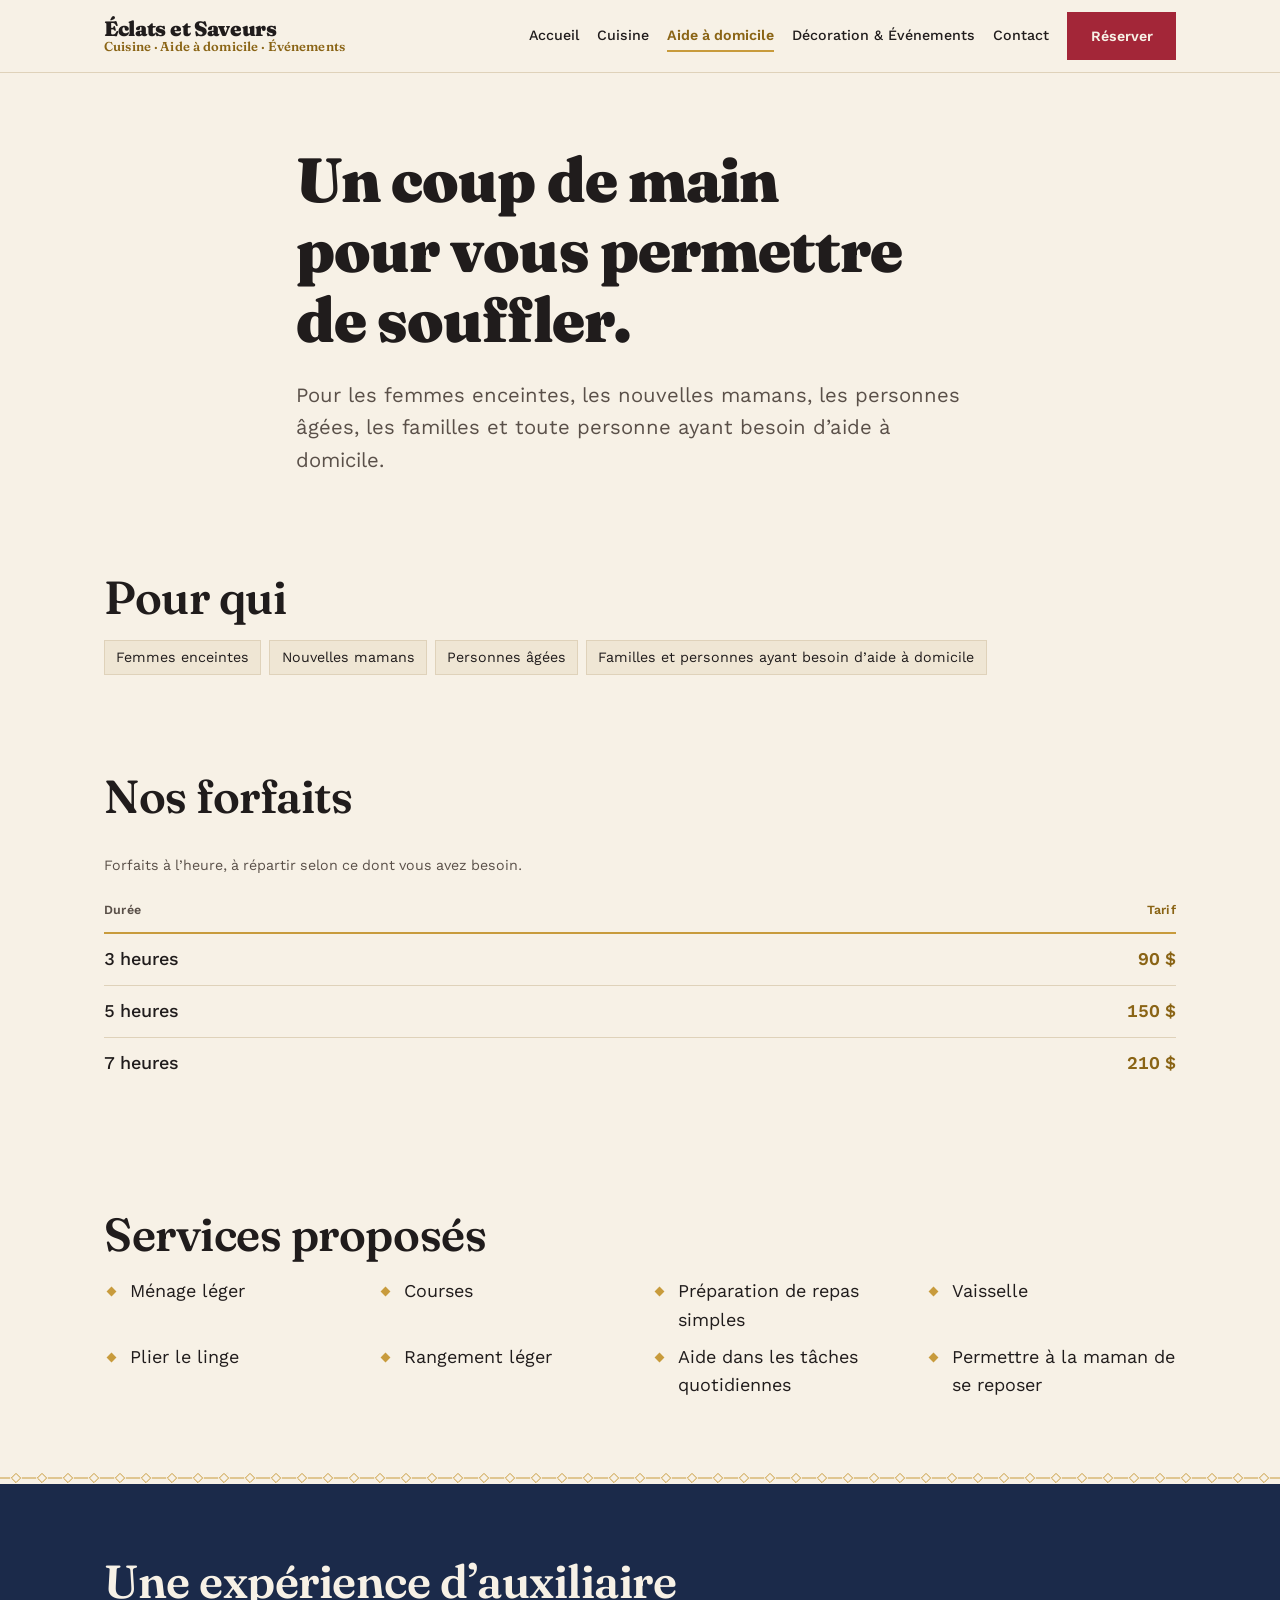
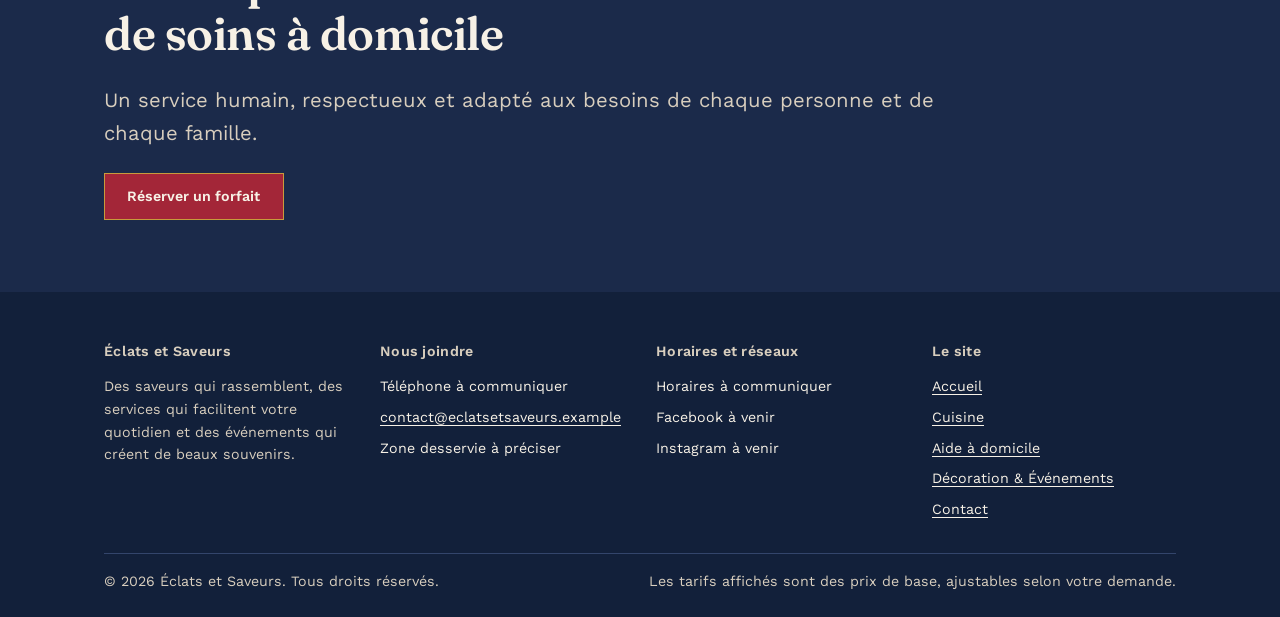
==== aide-a-domicile.html @ d6c845f9 "Ajouter le site vitrine Éclats et Saveurs et son déploiement GitHub Pages Site statique multi-pages " ====
<!doctype html>
<html lang="fr">
<head>
  <meta charset="utf-8">
  <meta name="viewport" content="width=device-width, initial-scale=1">
  <title>Aide à domicile pour familles, nouvelles mamans et personnes âgées — Éclats et Saveurs</title>
  <meta name="description" content="Forfaits d’aide à domicile de 3 h (90 $), 5 h (150 $) et 7 h (210 $) : ménage léger, courses, repas simples, vaisselle, linge. Une expérience d’auxiliaire de soins à domicile.">
  <link rel="icon" href="assets/favicon.svg" type="image/svg+xml">
  <link rel="preconnect" href="https://fonts.googleapis.com">
  <link rel="preconnect" href="https://fonts.gstatic.com" crossorigin>
  <link rel="stylesheet" href="https://fonts.googleapis.com/css2?family=Fraunces:ital,opsz,wght@0,9..144,400;0,9..144,600;0,9..144,900;1,9..144,400;1,9..144,600&family=Work+Sans:wght@400;500;600&display=swap">
  <link rel="stylesheet" href="assets/style.css">
</head>
<body>
  <a class="saut-contenu" href="#contenu">Aller au contenu</a>

  <!-- EN-TÊTE PARTAGÉ — identique sur les 5 pages. Toute modification de la
       navigation doit être reportée dans chacune d'elles. -->
  <header class="entete">
    <div class="enveloppe entete__barre">
      <!-- TODO: pour remplacer le logo texte par un fichier image, substituer le
           contenu de ce lien par <img src="assets/img/logo.svg" alt="Éclats et Saveurs"> -->
      <a class="logo" href="index.html">Éclats et Saveurs<span>Cuisine · Aide à domicile · Événements</span></a>

      <button class="bascule-menu" type="button" data-bascule-menu
              aria-expanded="false" aria-controls="navigation-principale"
              aria-label="Ouvrir le menu de navigation">
        <span class="bascule-menu__barres"><span></span></span>
      </button>

      <nav class="nav" id="navigation-principale" data-nav aria-label="Navigation principale">
        <ul class="nav__liste">
          <li><a class="nav__lien" href="index.html">Accueil</a></li>
          <li><a class="nav__lien" href="cuisine.html">Cuisine</a></li>
          <li><a class="nav__lien" href="aide-a-domicile.html" aria-current="page">Aide à domicile</a></li>
          <li><a class="nav__lien" href="decoration-evenements.html">Décoration & Événements</a></li>
          <li><a class="nav__lien" href="contact.html">Contact</a></li>
          <li><a class="bouton bouton--reserver" href="contact.html">Réserver</a></li>
        </ul>
      </nav>
    </div>
  </header>

  <main id="contenu">
    <section class="heros">
      <div class="enveloppe heros__contenu">
        <h1>Un coup de main pour vous permettre de souffler.</h1>
        <p class="heros__accroche">Pour les femmes enceintes, les nouvelles mamans, les personnes
          âgées, les familles et toute personne ayant besoin d’aide à domicile.</p>
      </div>
    </section>

    <section class="section--serre">
      <div class="enveloppe pile pile--4">
        <h2 class="titre-section">Pour qui</h2>
        <ul class="liste-etiquettes">
          <li>Femmes enceintes</li>
          <li>Nouvelles mamans</li>
          <li>Personnes âgées</li>
          <li>Familles et personnes ayant besoin d’aide à domicile</li>
        </ul>
      </div>
    </section>

    <section class="section--serre">
      <div class="enveloppe pile pile--6">
        <h2 class="titre-section">Nos forfaits</h2>

        <div class="tableau-enveloppe">
          <table class="tarifs">
            <caption>Forfaits à l’heure, à répartir selon ce dont vous avez besoin.</caption>
            <thead>
              <tr>
                <th scope="col">Durée</th>
                <th scope="col" class="prix">Tarif</th>
              </tr>
            </thead>
            <tbody>
              <tr><th scope="row">3 heures</th><td class="prix" data-etiquette="Tarif">90 $</td></tr>
              <tr><th scope="row">5 heures</th><td class="prix" data-etiquette="Tarif">150 $</td></tr>
              <tr><th scope="row">7 heures</th><td class="prix" data-etiquette="Tarif">210 $</td></tr>
            </tbody>
          </table>
        </div>
      </div>
    </section>

    <section class="section">
      <div class="enveloppe pile pile--4">
        <h2 class="titre-section">Services proposés</h2>
        <ul class="liste-puces liste-puces--colonnes">
          <li>Ménage léger</li>
          <li>Courses</li>
          <li>Préparation de repas simples</li>
          <li>Vaisselle</li>
          <li>Plier le linge</li>
          <li>Rangement léger</li>
          <li>Aide dans les tâches quotidiennes</li>
          <li>Permettre à la maman de se reposer</li>
        </ul>
      </div>
    </section>

    <div class="frise" aria-hidden="true"></div>

    <section class="section bande">
      <div class="enveloppe pile pile--5">
        <h2 class="titre-section">Une expérience d’auxiliaire de soins à domicile</h2>
        <p class="chapeau">Un service humain, respectueux et adapté aux besoins de chaque personne
           et de chaque famille.</p>
        <div class="groupe-boutons">
          <a class="bouton bouton--reserver" href="contact.html">Réserver un forfait</a>
        </div>
      </div>
    </section>
  </main>

  <!-- PIED DE PAGE PARTAGÉ — identique sur les 5 pages. -->
  <footer class="pied">
    <div class="enveloppe">
      <div class="pied__grille">
        <div>
          <p class="pied__titre">Éclats et Saveurs</p>
          <p>Des saveurs qui rassemblent, des services qui facilitent votre quotidien
             et des événements qui créent de beaux souvenirs.</p>
        </div>

        <div>
          <p class="pied__titre">Nous joindre</p>
          <ul>
            <!-- TODO: remplacer par le vrai numéro de téléphone (href tel: inclus) -->
            <li>Téléphone à communiquer</li>
            <!-- TODO: remplacer par la vraie adresse de réception des réservations -->
            <li><a href="mailto:contact@eclatsetsaveurs.example">contact@eclatsetsaveurs.example</a></li>
            <!-- TODO: préciser la ville / région desservie -->
            <li>Zone desservie à préciser</li>
          </ul>
        </div>

        <div>
          <p class="pied__titre">Horaires et réseaux</p>
          <ul>
            <!-- TODO: renseigner les horaires réels -->
            <li>Horaires à communiquer</li>
            <!-- TODO: remplacer par les liens Facebook / Instagram s'ils existent,
                 ou supprimer ces deux lignes -->
            <li>Facebook à venir</li>
            <li>Instagram à venir</li>
          </ul>
        </div>

        <div>
          <p class="pied__titre">Le site</p>
          <ul>
            <li><a href="index.html">Accueil</a></li>
            <li><a href="cuisine.html">Cuisine</a></li>
            <li><a href="aide-a-domicile.html">Aide à domicile</a></li>
            <li><a href="decoration-evenements.html">Décoration & Événements</a></li>
            <li><a href="contact.html">Contact</a></li>
          </ul>
        </div>
      </div>

      <div class="pied__bas">
        <p>© 2026 Éclats et Saveurs. Tous droits réservés.</p>
        <p>Les tarifs affichés sont des prix de base, ajustables selon votre demande.</p>
      </div>
    </div>
  </footer>

  <script src="assets/main.js"></script>
</body>
</html>
---- assets/style.css ----
/* ==========================================================================
   Éclats et Saveurs — feuille de styles partagée
   Palette, typographie et composants. Tous les tokens sont définis dans :root.
   ========================================================================== */

:root {
  /* --- Couleurs de marque ------------------------------------------------ */
  --indigo:        #1B2A4A;  /* indigo profond — bandes de marque */
  --indigo-nuit:   #12203A;  /* indigo nuit — pied de page */
  --ivoire:        #F7F1E6;  /* fond clair principal */
  --encre:         #201C1C;  /* texte principal */
  --or:            #C89B3C;  /* or épicé — filets, bordures, motifs */
  --hibiscus:      #A32638;  /* accent fort — CTA principal UNIQUEMENT */
  --feuille:       #4C6B4F;  /* accent discret — pôle Cuisine uniquement */

  /* --- Variantes de service ---------------------------------------------- */
  /* L'or à 2,28:1 sur l'ivoire est illisible en texte : cette version
     assombrie atteint 4,77:1 et sert aux prix et aux petits libellés. */
  --or-encre:      #8A6415;
  --hibiscus-fonce:#8A1F2E;  /* état survol du CTA */
  --feuille-fonce: #3C563F;

  /* --- Neutres, teintés vers l'ivoire plutôt que gris purs --------------- */
  --ivoire-creux:  #EFE6D4;  /* surfaces en léger retrait */
  --ivoire-filet:  #DFD2BA;  /* filets et séparateurs sur fond clair */
  --encre-douce:   #5A5049;  /* texte secondaire — 6,98:1 sur ivoire */
  --indigo-filet:  #33456B;  /* filets sur fond indigo */
  --ivoire-attenue:#D8CEBE;  /* texte secondaire sur fond indigo */

  /* --- Typographie ------------------------------------------------------- */
  --display: "Fraunces", "Iowan Old Style", "Palatino Linotype", Palatino, Georgia, serif;
  --texte:   "Work Sans", "Segoe UI", system-ui, -apple-system, Helvetica, Arial, sans-serif;

  /* Échelle basée sur 18px, ratio ~1,25, fluide entre 375px et 1280px */
  --t-xs:   0.78rem;
  --t-s:    0.89rem;
  --t-base: 1rem;
  --t-m:    clamp(1.13rem, 1.02rem + 0.4vw, 1.27rem);
  --t-l:    clamp(1.35rem, 1.18rem + 0.7vw, 1.6rem);
  --t-xl:   clamp(1.6rem, 1.3rem + 1.3vw, 2.1rem);
  --t-2xl:  clamp(1.95rem, 1.45rem + 2.1vw, 2.9rem);
  --t-3xl:  clamp(2.3rem, 1.5rem + 3.4vw, 3.9rem);

  /* --- Rythme vertical --------------------------------------------------- */
  --e-1: 0.25rem;
  --e-2: 0.5rem;
  --e-3: 0.75rem;
  --e-4: 1rem;
  --e-5: 1.5rem;
  --e-6: 2rem;
  --e-7: 3rem;
  --e-8: 4.5rem;
  --e-9: 6rem;

  --largeur:   1120px;
  --largeur-texte: 68ch;   /* < 80 caractères par ligne */
  --gouttiere: 1.5rem;

  color-scheme: light;
}

/* La frise de losanges, inspirée des textiles africains. Utilisée avec
   parcimonie : uniquement à l'entrée des bandes indigo. */
:root {
  --frise-or: url("data:image/svg+xml,%3Csvg xmlns='http://www.w3.org/2000/svg' width='26' height='12' viewBox='0 0 26 12'%3E%3Cpath d='M13 1.4 17.6 6 13 10.6 8.4 6Z' fill='none' stroke='%23C89B3C' stroke-width='1'/%3E%3Cpath d='M0 6h7.2M18.8 6H26' stroke='%23C89B3C' stroke-width='1'/%3E%3C/svg%3E");
}

/* ==========================================================================
   Remise à zéro
   ========================================================================== */

*, *::before, *::after { box-sizing: border-box; }

html { -webkit-text-size-adjust: 100%; }

body {
  margin: 0;
  background: var(--ivoire);
  color: var(--encre);
  font-family: var(--texte);
  font-size: 18px;
  font-weight: 400;
  line-height: 1.6;
  font-optical-sizing: auto;
  -webkit-font-smoothing: antialiased;
}

img, svg { max-width: 100%; height: auto; }

h1, h2, h3, h4 {
  margin: 0;
  font-family: var(--display);
  font-weight: 600;
  line-height: 1.12;
  text-wrap: balance;
  font-variation-settings: "SOFT" 20, "WONK" 1;
}

h1 { font-size: var(--t-3xl); font-weight: 900; letter-spacing: -0.015em; }
h2 { font-size: var(--t-2xl); letter-spacing: -0.01em; }
h3 { font-size: var(--t-l); }
h4 { font-size: var(--t-m); font-family: var(--texte); font-weight: 600; line-height: 1.35; }

p { margin: 0; max-width: var(--largeur-texte); }

a { color: inherit; }

ul, ol { margin: 0; padding: 0; }

button { font: inherit; color: inherit; }

/* Focus clavier visible partout, y compris sur fond indigo. */
:focus-visible {
  outline: 3px solid var(--or);
  outline-offset: 3px;
  border-radius: 1px;
}

.saut-contenu {
  position: absolute;
  left: var(--e-4);
  top: 0;
  z-index: 60;
  padding: var(--e-2) var(--e-4);
  background: var(--hibiscus);
  color: var(--ivoire);
  font-size: var(--t-s);
  font-weight: 600;
  text-decoration: none;
  transform: translateY(-120%);
}
.saut-contenu:focus-visible { transform: translateY(0); }

/* ==========================================================================
   Structure
   ========================================================================== */

.enveloppe {
  width: 100%;
  max-width: var(--largeur);
  margin-inline: auto;
  padding-inline: var(--gouttiere);
}

.section { padding-block: var(--e-8); }
.section--serre { padding-block: var(--e-7); }

.pile { display: flex; flex-direction: column; }
.pile--2 { gap: var(--e-2); }
.pile--3 { gap: var(--e-3); }
.pile--4 { gap: var(--e-4); }
.pile--5 { gap: var(--e-5); }
.pile--6 { gap: var(--e-6); }
.pile--7 { gap: var(--e-7); }

.titre-section { max-width: 24ch; }

.chapeau {
  max-width: var(--largeur-texte);
  font-size: var(--t-m);
  color: var(--encre-douce);
}

/* ==========================================================================
   En-tête et navigation
   ========================================================================== */

.entete {
  position: sticky;
  top: 0;
  z-index: 50;
  background: var(--ivoire);
  border-bottom: 1px solid var(--ivoire-filet);
}

.entete__barre {
  display: flex;
  align-items: center;
  gap: var(--e-4);
  min-height: 4.5rem;
  padding-block: var(--e-3);
}

/* Logo texte. Remplaçable par une image : voir README, section « Logo ». */
.logo {
  flex: 0 0 auto;
  font-family: var(--display);
  font-size: 1.3rem;
  font-weight: 900;
  line-height: 1.05;
  letter-spacing: -0.015em;
  text-decoration: none;
  font-variation-settings: "SOFT" 20, "WONK" 1;
}
.logo span { display: block; color: var(--or-encre); font-size: 0.62em; font-weight: 600; letter-spacing: 0.01em; }

.nav { margin-left: auto; }

.nav__liste {
  display: flex;
  align-items: center;
  gap: 1.125rem;
  list-style: none;
}

.nav__lien {
  display: inline-block;
  padding-block: var(--e-1);
  border-bottom: 2px solid transparent;
  font-size: var(--t-s);
  font-weight: 500;
  text-decoration: none;
}
.nav__lien:hover { border-bottom-color: var(--or); }

/* Page courante : signalée par la couleur ET le filet, pas par la couleur seule. */
.nav__lien[aria-current="page"] {
  border-bottom-color: var(--or);
  color: var(--or-encre);
  font-weight: 600;
}

.bascule-menu {
  display: none;
  margin-left: auto;
  padding: var(--e-2);
  background: none;
  border: 1px solid var(--ivoire-filet);
  cursor: pointer;
}
.bascule-menu__barres { display: block; width: 22px; height: 14px; position: relative; }
.bascule-menu__barres::before,
.bascule-menu__barres::after,
.bascule-menu__barres span {
  content: "";
  position: absolute;
  left: 0;
  width: 100%;
  height: 2px;
  background: var(--encre);
}
.bascule-menu__barres::before { top: 0; }
.bascule-menu__barres span { top: 6px; }
.bascule-menu__barres::after { bottom: 0; }

/* ==========================================================================
   Boutons
   ========================================================================== */

.bouton {
  display: inline-block;
  padding: 0.7rem 1.4rem;
  border: 1.5px solid transparent;
  font-family: var(--texte);
  font-size: var(--t-s);
  font-weight: 600;
  text-align: center;
  text-decoration: none;
  cursor: pointer;
  transition: background-color 140ms ease, color 140ms ease, border-color 140ms ease;
}

/* Rouge hibiscus : réservé au CTA principal « Réserver ». */
.bouton--reserver {
  background: var(--hibiscus);
  color: var(--ivoire);
}
.bouton--reserver:hover { background: var(--hibiscus-fonce); }

/* Sur fond indigo, hibiscus/indigo ne fait que 1,96:1 : le filet or (5,56:1)
   rend le bord du bouton perceptible. */
.bande .bouton--reserver { border-color: var(--or); }

.bouton--contour {
  background: transparent;
  border-color: var(--encre);
  color: var(--encre);
}
.bouton--contour:hover { background: var(--encre); color: var(--ivoire); }

.bande .bouton--contour { border-color: var(--ivoire-attenue); color: var(--ivoire); }
.bande .bouton--contour:hover { background: var(--ivoire); color: var(--indigo); }

.groupe-boutons { display: flex; flex-wrap: wrap; gap: var(--e-3); }

/* ==========================================================================
   Frise et bandes indigo
   ========================================================================== */

.frise {
  height: 12px;
  background-image: var(--frise-or);
  background-repeat: repeat-x;
  background-position: center;
}

.bande {
  background: var(--indigo);
  color: var(--ivoire);
}
.bande p { color: var(--ivoire-attenue); }
.bande a:not(.bouton) { color: var(--ivoire); text-decoration-color: var(--or); }

/* ==========================================================================
   Héros
   ========================================================================== */

.heros { padding-block: var(--e-8) var(--e-7); }

.heros__contenu { display: flex; flex-direction: column; gap: var(--e-5); max-width: 46rem; }

.heros__accroche { font-size: var(--t-m); color: var(--encre-douce); }

/* Unique moment de motion de la page : une apparition au chargement, depuis un
   état déjà visible, jamais déclenchée au scroll. */
@media (prefers-reduced-motion: no-preference) {
  .heros__contenu > * { animation: monter 450ms cubic-bezier(0.22, 0.61, 0.36, 1) backwards; }
  .heros__contenu > :nth-child(1) { animation-delay: 40ms; }
  .heros__contenu > :nth-child(2) { animation-delay: 110ms; }
  .heros__contenu > :nth-child(3) { animation-delay: 180ms; }
  .heros__contenu > :nth-child(4) { animation-delay: 250ms; }
}
@keyframes monter {
  from { opacity: 0.001; transform: translateY(0.55rem); }
  to   { opacity: 1; transform: none; }
}

/* ==========================================================================
   Blocs d'offre — filet vertical coloré plutôt que carte à ombre grise
   ========================================================================== */

.grille-poles {
  display: grid;
  grid-template-columns: repeat(auto-fit, minmax(17rem, 1fr));
  gap: var(--e-6) var(--e-7);
  align-items: stretch;
}

.pole {
  display: flex;
  flex-direction: column;
  gap: var(--e-3);
  padding-left: var(--e-5);
  border-left: 3px solid var(--ivoire-filet);
}
.pole--cuisine    { border-left-color: var(--feuille); }
.pole--aide       { border-left-color: var(--indigo); }
.pole--decoration { border-left-color: var(--or); }

.pole__titre { font-family: var(--display); font-size: var(--t-l); font-weight: 600; }
.pole__depart {
  margin-top: auto;
  font-size: var(--t-s);
  font-weight: 600;
  font-variant-numeric: tabular-nums;
  color: var(--or-encre);
}
.pole__lien {
  align-self: start;
  font-size: var(--t-s);
  font-weight: 600;
  text-decoration-thickness: 1.5px;
  text-underline-offset: 4px;
}

/* Bloc de service (pages intérieures) */
.offre {
  display: flex;
  flex-direction: column;
  gap: var(--e-4);
  padding-left: var(--e-5);
  border-left: 3px solid var(--or);
}
.offre--feuille { border-left-color: var(--feuille); }
.offre--indigo  { border-left-color: var(--indigo); }

.tarif {
  font-family: var(--display);
  font-size: var(--t-l);
  font-weight: 600;
  font-variant-numeric: tabular-nums;
  color: var(--or-encre);
}
.tarif small { font-family: var(--texte); font-size: var(--t-s); font-weight: 500; color: var(--encre-douce); }

/* ==========================================================================
   Listes
   ========================================================================== */

.liste-puces { list-style: none; display: flex; flex-direction: column; gap: var(--e-2); }
.liste-puces li { position: relative; padding-left: 1.6rem; }
.liste-puces li::before {
  content: "";
  position: absolute;
  left: 0.25rem;
  top: 0.62em;
  width: 7px;
  height: 7px;
  background: var(--or);
  transform: rotate(45deg);
}
.bande .liste-puces li::before { background: var(--or); }

.liste-puces--colonnes {
  display: grid;
  grid-template-columns: repeat(auto-fit, minmax(14rem, 1fr));
  gap: var(--e-2) var(--e-5);
}

.liste-etiquettes { list-style: none; display: flex; flex-wrap: wrap; gap: var(--e-2); }
.liste-etiquettes li {
  padding: 0.3rem 0.7rem;
  border: 1px solid var(--ivoire-filet);
  background: var(--ivoire-creux);
  font-size: var(--t-s);
}

/* ==========================================================================
   Tableaux de tarifs — lisibilité avant décoration
   ========================================================================== */

.tableau-enveloppe { overflow-x: auto; }

.tarifs {
  width: 100%;
  min-width: 0;
  border-collapse: collapse;
  font-variant-numeric: tabular-nums;
  text-align: left;
}

.tarifs caption {
  margin-bottom: var(--e-3);
  font-size: var(--t-s);
  color: var(--encre-douce);
  text-align: left;
}

.tarifs th, .tarifs td {
  padding: 0.7rem 1rem 0.7rem 0;
  border-bottom: 1px solid var(--ivoire-filet);
  vertical-align: baseline;
}

.tarifs thead th {
  border-bottom: 2px solid var(--or);
  font-family: var(--texte);
  font-size: var(--t-xs);
  font-weight: 600;
  letter-spacing: 0.02em;
  color: var(--encre-douce);
  white-space: nowrap;
}

.tarifs tbody th { font-weight: 500; }

.tarifs .prix {
  width: 1%;
  padding-right: 0;
  font-weight: 600;
  white-space: nowrap;
  text-align: right;
  color: var(--or-encre);
}

.tarifs tbody tr:last-child th,
.tarifs tbody tr:last-child td { border-bottom: 0; }

/* ==========================================================================
   Forfaits décoration — comparables côte à côte
   ========================================================================== */

.grille-forfaits {
  display: grid;
  grid-template-columns: repeat(auto-fit, minmax(16rem, 1fr));
  gap: var(--e-5);
  align-items: stretch;
}

.forfait {
  display: flex;
  flex-direction: column;
  gap: var(--e-4);
  padding: var(--e-5);
  background: var(--ivoire-creux);
  border-top: 3px solid var(--or);
}

.forfait__nom { font-family: var(--display); font-size: var(--t-l); font-weight: 600; }
.forfait__prix {
  font-size: var(--t-m);
  font-weight: 600;
  font-variant-numeric: tabular-nums;
  color: var(--or-encre);
}
.forfait .liste-puces { margin-top: auto; }

/* ==========================================================================
   Encart d'information mise en évidence (acompte de 30 %)
   ========================================================================== */

.encart {
  display: flex;
  flex-direction: column;
  gap: var(--e-3);
  padding: var(--e-5);
  background: var(--ivoire-creux);
  border: 2px solid var(--hibiscus);
}
.encart__titre {
  font-family: var(--texte);
  font-size: var(--t-s);
  font-weight: 600;
  letter-spacing: 0.02em;
  color: var(--hibiscus);
}
.encart strong { font-weight: 600; }

/* ==========================================================================
   Citation de marque
   ========================================================================== */

.marque { display: flex; flex-direction: column; gap: var(--e-6); }

.marque__titre { font-size: var(--t-2xl); }

.marque__trio {
  display: grid;
  grid-template-columns: repeat(auto-fit, minmax(15rem, 1fr));
  gap: var(--e-5) var(--e-6);
  list-style: none;
  border-top: 1px solid var(--indigo-filet);
  padding-top: var(--e-5);
}
.marque__mot {
  display: block;
  margin-bottom: var(--e-2);
  font-family: var(--display);
  font-size: var(--t-m);
  font-weight: 600;
  color: var(--or);
}

/* ==========================================================================
   Formulaire
   ========================================================================== */

.contact-grille {
  display: grid;
  grid-template-columns: minmax(0, 1.35fr) minmax(0, 1fr);
  gap: var(--e-7) var(--e-8);
  align-items: start;
}

.formulaire { display: flex; flex-direction: column; gap: var(--e-5); }

.champ { display: flex; flex-direction: column; gap: var(--e-2); }

.champ label { font-size: var(--t-s); font-weight: 600; }
.champ__aide { font-size: var(--t-xs); color: var(--encre-douce); }

.champ input,
.champ select,
.champ textarea {
  width: 100%;
  padding: 0.65rem 0.8rem;
  background: #FFFDF8;
  border: 1.5px solid var(--ivoire-filet);
  color: var(--encre);
  font: inherit;
  font-size: var(--t-base);
}
.champ textarea { min-height: 8rem; resize: vertical; }
.champ input:hover, .champ select:hover, .champ textarea:hover { border-color: var(--encre-douce); }
.champ input:focus-visible, .champ select:focus-visible, .champ textarea:focus-visible { border-color: var(--indigo); }

.champ--invalide input,
.champ--invalide select,
.champ--invalide textarea { border-color: var(--hibiscus); }

.champ__erreur { font-size: var(--t-xs); font-weight: 600; color: var(--hibiscus); }

.requis { color: var(--hibiscus); }

.paire-champs { display: grid; grid-template-columns: repeat(auto-fit, minmax(13rem, 1fr)); gap: var(--e-5); }

.formulaire__message {
  padding: var(--e-4);
  border-left: 3px solid var(--feuille);
  background: var(--ivoire-creux);
  font-size: var(--t-s);
}
.formulaire__message--erreur { border-left-color: var(--hibiscus); }

.coordonnees {
  display: flex;
  flex-direction: column;
  gap: var(--e-5);
  padding: var(--e-5);
  background: var(--ivoire-creux);
  border-top: 3px solid var(--indigo);
}

.coordonnees dl { margin: 0; display: flex; flex-direction: column; gap: var(--e-4); }
.coordonnees dt {
  font-size: var(--t-xs);
  font-weight: 600;
  letter-spacing: 0.02em;
  color: var(--encre-douce);
}
.coordonnees dd { margin: var(--e-1) 0 0; font-weight: 500; }
.coordonnees a { text-decoration-thickness: 1.5px; text-underline-offset: 3px; }

/* ==========================================================================
   Pied de page
   ========================================================================== */

.pied {
  background: var(--indigo-nuit);
  color: var(--ivoire);
  padding-block: var(--e-7) var(--e-5);
}

.pied__grille {
  display: grid;
  grid-template-columns: repeat(auto-fit, minmax(13rem, 1fr));
  gap: var(--e-6);
}

.pied__titre {
  margin-bottom: var(--e-3);
  font-family: var(--texte);
  font-size: var(--t-xs);
  font-weight: 600;
  letter-spacing: 0.02em;
  color: var(--or);
}

.pied ul { list-style: none; display: flex; flex-direction: column; gap: var(--e-2); }
.pied a { color: var(--ivoire); text-decoration-thickness: 1px; text-underline-offset: 3px; }
.pied p { color: var(--ivoire-attenue); font-size: var(--t-s); }
.pied li { font-size: var(--t-s); }

.pied__bas {
  margin-top: var(--e-6);
  padding-top: var(--e-4);
  border-top: 1px solid var(--indigo-filet);
  display: flex;
  flex-wrap: wrap;
  gap: var(--e-2) var(--e-5);
  justify-content: space-between;
  font-size: var(--t-xs);
  color: var(--ivoire-attenue);
}

/* ==========================================================================
   Adaptations mobiles
   ========================================================================== */

@media (max-width: 860px) {
  .contact-grille { grid-template-columns: 1fr; }
}

/* La navigation bureau complète (marque + 5 rubriques + CTA) réclame ~1029px.
   Le hamburger couvre donc toute la plage en dessous : à 768px, une nav en
   ligne déborderait de l'écran. */
@media (max-width: 1023px) {
  .bascule-menu { display: block; }

  .nav {
    position: absolute;
    left: 0;
    right: 0;
    top: 100%;
    margin-left: 0;
    background: var(--ivoire);
    border-bottom: 1px solid var(--ivoire-filet);
    box-shadow: 0 14px 28px -20px rgba(18, 32, 58, 0.55);
  }
  .nav[hidden] { display: none; }

  .nav__liste {
    flex-direction: column;
    align-items: stretch;
    gap: 0;
    padding: var(--e-2) var(--gouttiere) var(--e-5);
  }
  .nav__liste > li { border-bottom: 1px solid var(--ivoire-filet); }
  .nav__liste > li:last-child { border-bottom: 0; padding-top: var(--e-4); }

  .nav__lien { display: block; padding-block: var(--e-3); border-bottom: 0; }
  .nav__lien[aria-current="page"] { border-bottom: 0; }
  .nav .bouton--reserver { display: block; }
}

@media (max-width: 767px) {
  :root { --gouttiere: 1rem; }

  .section { padding-block: var(--e-7); }
  .heros { padding-block: var(--e-7) var(--e-6); }
}

@media (max-width: 420px) {
  .logo { font-size: 1.1rem; }
  .logo span { font-size: 0.56em; }
  .entete__barre { gap: var(--e-3); }
}

/* Sous 560px les tableaux de tarifs passent en liste empilée : chaque cellule
   reprend l'intitulé de sa colonne via data-etiquette. */
@media (max-width: 559px) {
  .tarifs thead { position: absolute; width: 1px; height: 1px; overflow: hidden; clip-path: inset(50%); white-space: nowrap; }

  .tarifs tbody tr {
    display: block;
    padding-block: var(--e-3);
    border-bottom: 1px solid var(--ivoire-filet);
  }
  .tarifs tbody tr:last-child { border-bottom: 0; }

  .tarifs tbody th,
  .tarifs tbody td {
    display: flex;
    justify-content: space-between;
    gap: var(--e-4);
    padding: 0.15rem 0;
    border-bottom: 0;
    text-align: left;
  }

  .tarifs tbody th { font-family: var(--display); font-size: var(--t-m); font-weight: 600; }

  .tarifs tbody td::before {
    content: attr(data-etiquette);
    flex: 0 0 auto;
    font-size: var(--t-xs);
    font-weight: 600;
    letter-spacing: 0.02em;
    color: var(--encre-douce);
  }

  .tarifs .prix { width: auto; text-align: left; }
}
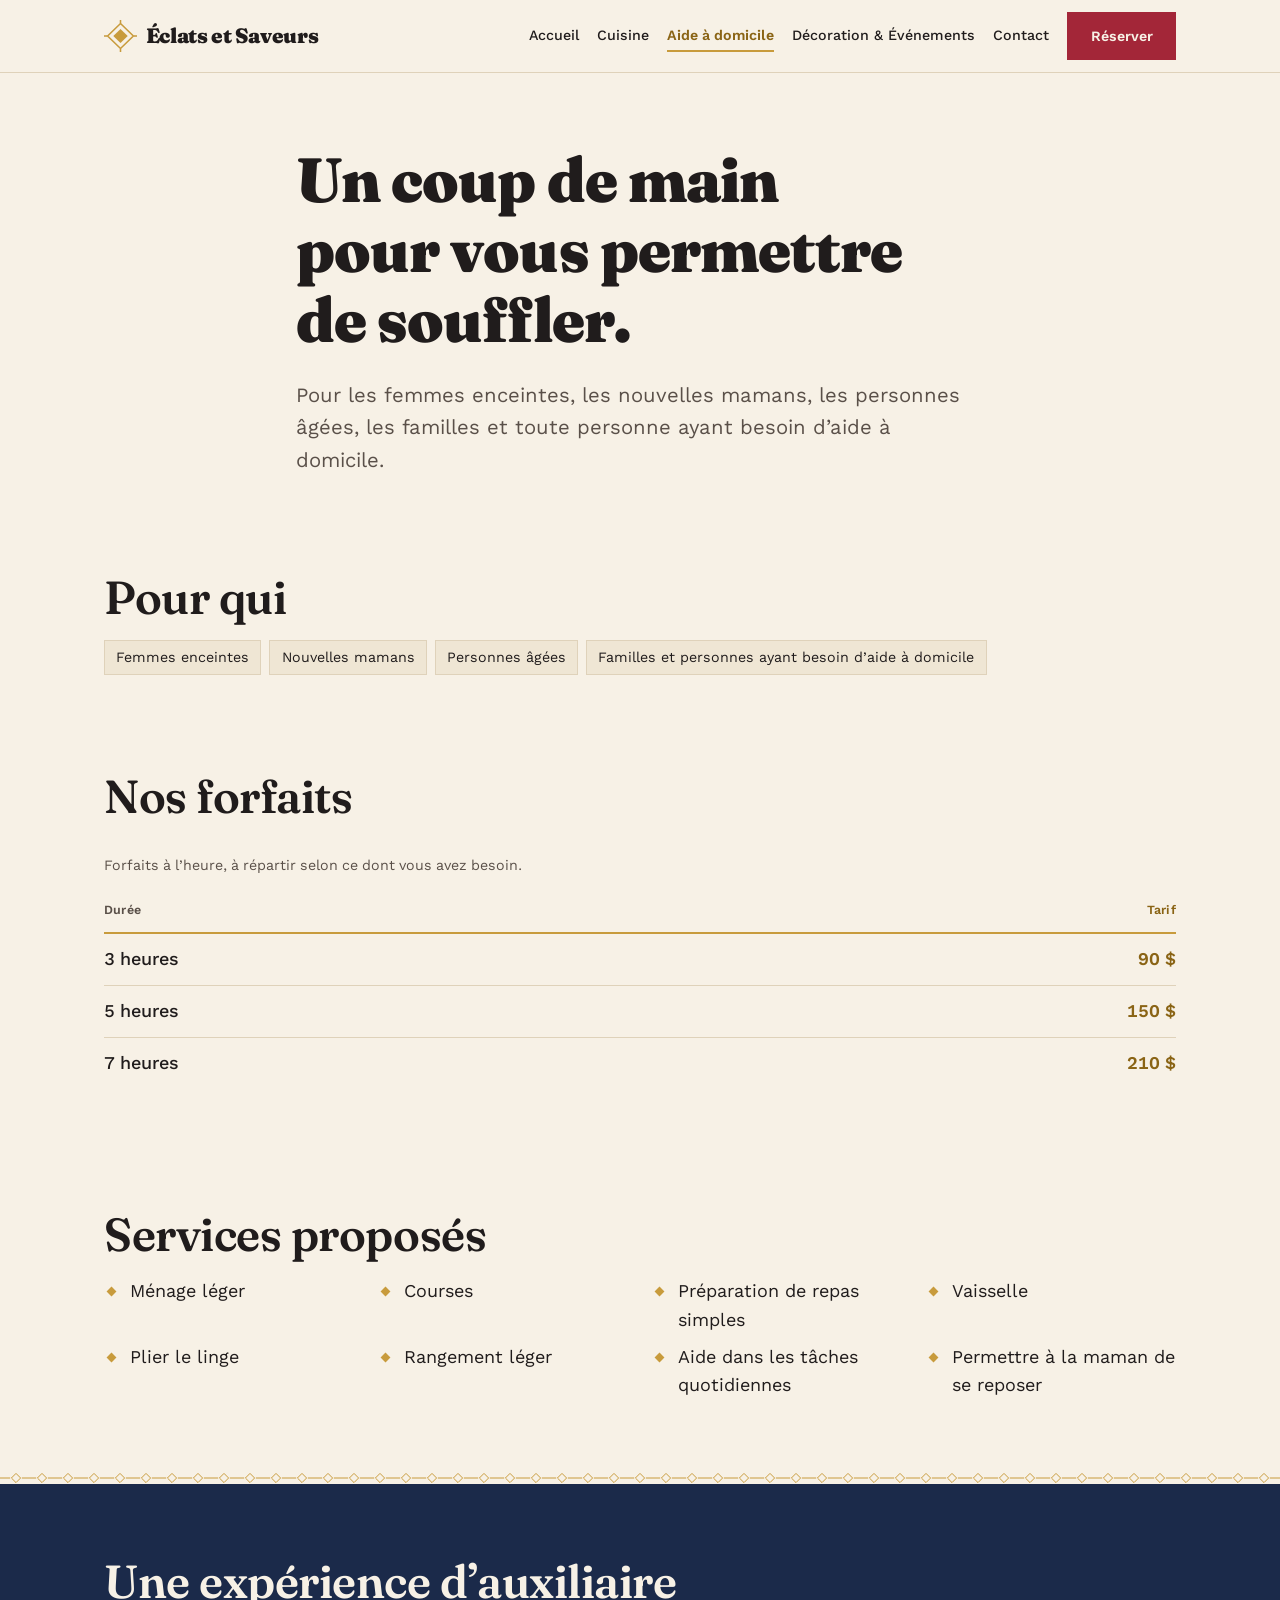
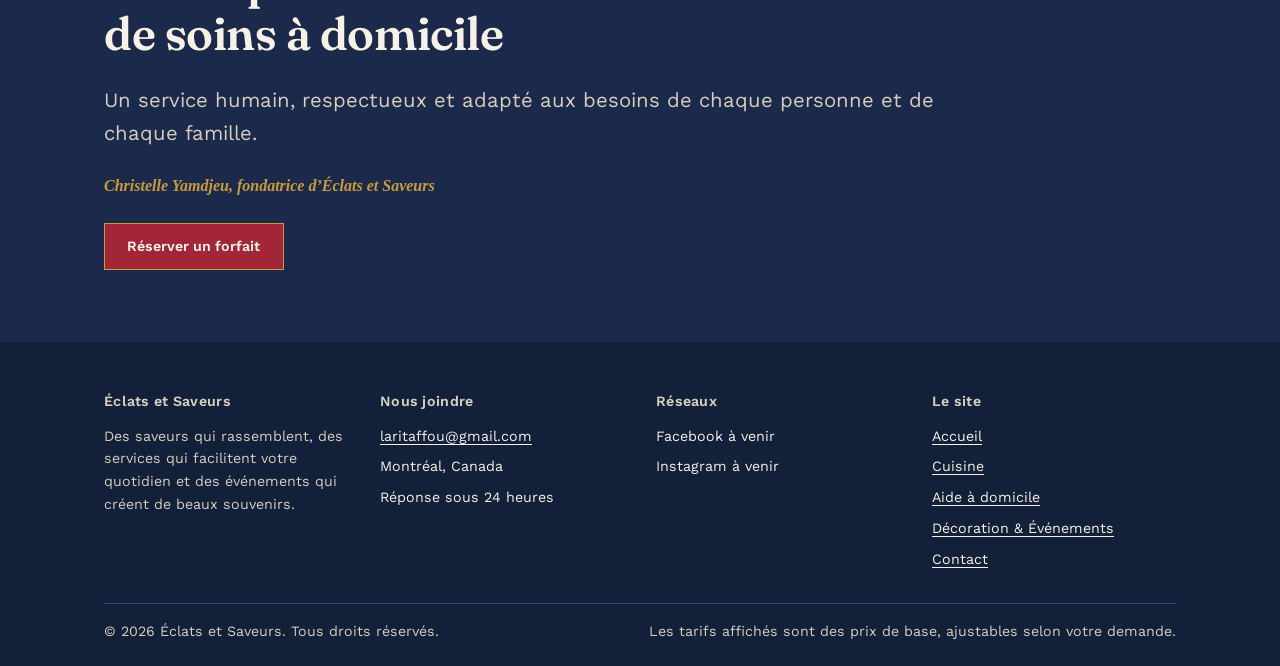
==== commit 32030ec2: "Intégrer les coordonnées réelles, un logo, des illustrations et deux hébergeurs Coordonnées - Adress" ====
--- a/aide-a-domicile.html
+++ b/aide-a-domicile.html
@@ -18,9 +18,12 @@
        navigation doit être reportée dans chacune d'elles. -->
   <header class="entete">
     <div class="enveloppe entete__barre">
-      <!-- TODO: pour remplacer le logo texte par un fichier image, substituer le
-           contenu de ce lien par <img src="assets/img/logo.svg" alt="Éclats et Saveurs"> -->
-      <a class="logo" href="index.html">Éclats et Saveurs<span>Cuisine · Aide à domicile · Événements</span></a>
+      <!-- alt vide : le nom qui suit dit déjà la marque, un alt le répéterait
+           inutilement aux lecteurs d'écran. -->
+      <a class="logo" href="index.html">
+        <img class="logo__signe" src="assets/img/logo.svg" alt="" width="36" height="36">
+        <span class="logo__mot">Éclats et Saveurs</span>
+      </a>
 
       <button class="bascule-menu" type="button" data-bascule-menu
               aria-expanded="false" aria-controls="navigation-principale"
@@ -108,6 +111,7 @@
         <h2 class="titre-section">Une expérience d’auxiliaire de soins à domicile</h2>
         <p class="chapeau">Un service humain, respectueux et adapté aux besoins de chaque personne
            et de chaque famille.</p>
+        <p class="signature">Christelle Yamdjeu, fondatrice d’Éclats et Saveurs</p>
         <div class="groupe-boutons">
           <a class="bouton bouton--reserver" href="contact.html">Réserver un forfait</a>
         </div>
@@ -128,22 +132,17 @@
         <div>
           <p class="pied__titre">Nous joindre</p>
           <ul>
-            <!-- TODO: remplacer par le vrai numéro de téléphone (href tel: inclus) -->
-            <li>Téléphone à communiquer</li>
-            <!-- TODO: remplacer par la vraie adresse de réception des réservations -->
-            <li><a href="mailto:contact@eclatsetsaveurs.example">contact@eclatsetsaveurs.example</a></li>
-            <!-- TODO: préciser la ville / région desservie -->
-            <li>Zone desservie à préciser</li>
+            <li><a href="mailto:laritaffou@gmail.com">laritaffou@gmail.com</a></li>
+            <li>Montréal, Canada</li>
+            <li>Réponse sous 24 heures</li>
           </ul>
         </div>
 
         <div>
-          <p class="pied__titre">Horaires et réseaux</p>
+          <p class="pied__titre">Réseaux</p>
           <ul>
-            <!-- TODO: renseigner les horaires réels -->
-            <li>Horaires à communiquer</li>
             <!-- TODO: remplacer par les liens Facebook / Instagram s'ils existent,
-                 ou supprimer ces deux lignes -->
+                 ou retirer cette colonne -->
             <li>Facebook à venir</li>
             <li>Instagram à venir</li>
           </ul>
--- a/assets/style.css
+++ b/assets/style.css
@@ -181,18 +181,32 @@
   padding-block: var(--e-3);
 }
 
-/* Logo texte. Remplaçable par une image : voir README, section « Logo ». */
+/* Verrouillage du logo : le signe en SVG, le nom en texte vivant. Garder le nom
+   en texte plutôt qu'en image le rend sélectionnable, lisible par les lecteurs
+   d'écran et net à toutes les résolutions. */
 .logo {
   flex: 0 0 auto;
+  display: flex;
+  align-items: center;
+  gap: 0.55rem;
+  text-decoration: none;
+}
+
+.logo__signe {
+  flex: 0 0 auto;
+  width: 2.05rem;
+  height: 2.05rem;
+}
+
+.logo__mot {
   font-family: var(--display);
   font-size: 1.3rem;
   font-weight: 900;
   line-height: 1.05;
   letter-spacing: -0.015em;
-  text-decoration: none;
+  white-space: nowrap;
   font-variation-settings: "SOFT" 20, "WONK" 1;
 }
-.logo span { display: block; color: var(--or-encre); font-size: 0.62em; font-weight: 600; letter-spacing: 0.01em; }
 
 .nav { margin-left: auto; }
 
@@ -382,6 +396,16 @@
   color: var(--or-encre);
 }
 .tarif small { font-family: var(--texte); font-size: var(--t-s); font-weight: 500; color: var(--encre-douce); }
+
+.signature {
+  font-family: var(--display);
+  font-size: var(--t-base);
+  font-style: italic;
+  font-weight: 600;
+  font-variation-settings: "SOFT" 60, "WONK" 1;
+  color: var(--or-encre);
+}
+.bande .signature { color: var(--or); }
 
 /* ==========================================================================
    Listes
@@ -416,6 +440,34 @@
 }
 
 /* ==========================================================================
+   Galerie d'illustrations
+   Le conteneur impose un carré : une vraie photo déposée à la place de
+   l'illustration se recadre proprement, sans retoucher le CSS.
+   ========================================================================== */
+
+.galerie {
+  display: grid;
+  grid-template-columns: repeat(auto-fit, minmax(13rem, 1fr));
+  gap: var(--e-5);
+  list-style: none;
+}
+
+.galerie figure { margin: 0; display: flex; flex-direction: column; gap: var(--e-3); }
+
+.galerie img {
+  display: block;
+  width: 100%;
+  aspect-ratio: 1;
+  max-width: 100%;
+  object-fit: cover;
+  border: 1px solid var(--ivoire-filet);
+}
+
+.galerie figcaption { font-size: var(--t-s); color: var(--encre-douce); }
+
+.galerie--large { grid-template-columns: minmax(0, 22rem); }
+
+/* ==========================================================================
    Tableaux de tarifs — lisibilité avant décoration
    ========================================================================== */
 
@@ -493,7 +545,7 @@
   font-variant-numeric: tabular-nums;
   color: var(--or-encre);
 }
-.forfait .liste-puces { margin-top: auto; }
+.forfait .liste-puces { margin-bottom: auto; }
 
 /* ==========================================================================
    Encart d'information mise en évidence (acompte de 30 %)
@@ -553,6 +605,9 @@
 }
 
 .formulaire { display: flex; flex-direction: column; gap: var(--e-5); }
+
+/* Champ piège pour les robots : retiré de la mise en page et du parcours. */
+.piege-robots { position: absolute; left: -9999px; width: 1px; height: 1px; overflow: hidden; }
 
 .champ { display: flex; flex-direction: column; gap: var(--e-2); }
 
@@ -701,8 +756,8 @@
 }
 
 @media (max-width: 420px) {
-  .logo { font-size: 1.1rem; }
-  .logo span { font-size: 0.56em; }
+  .logo__mot { font-size: 1.12rem; }
+  .logo__signe { width: 1.75rem; height: 1.75rem; }
   .entete__barre { gap: var(--e-3); }
 }
 
